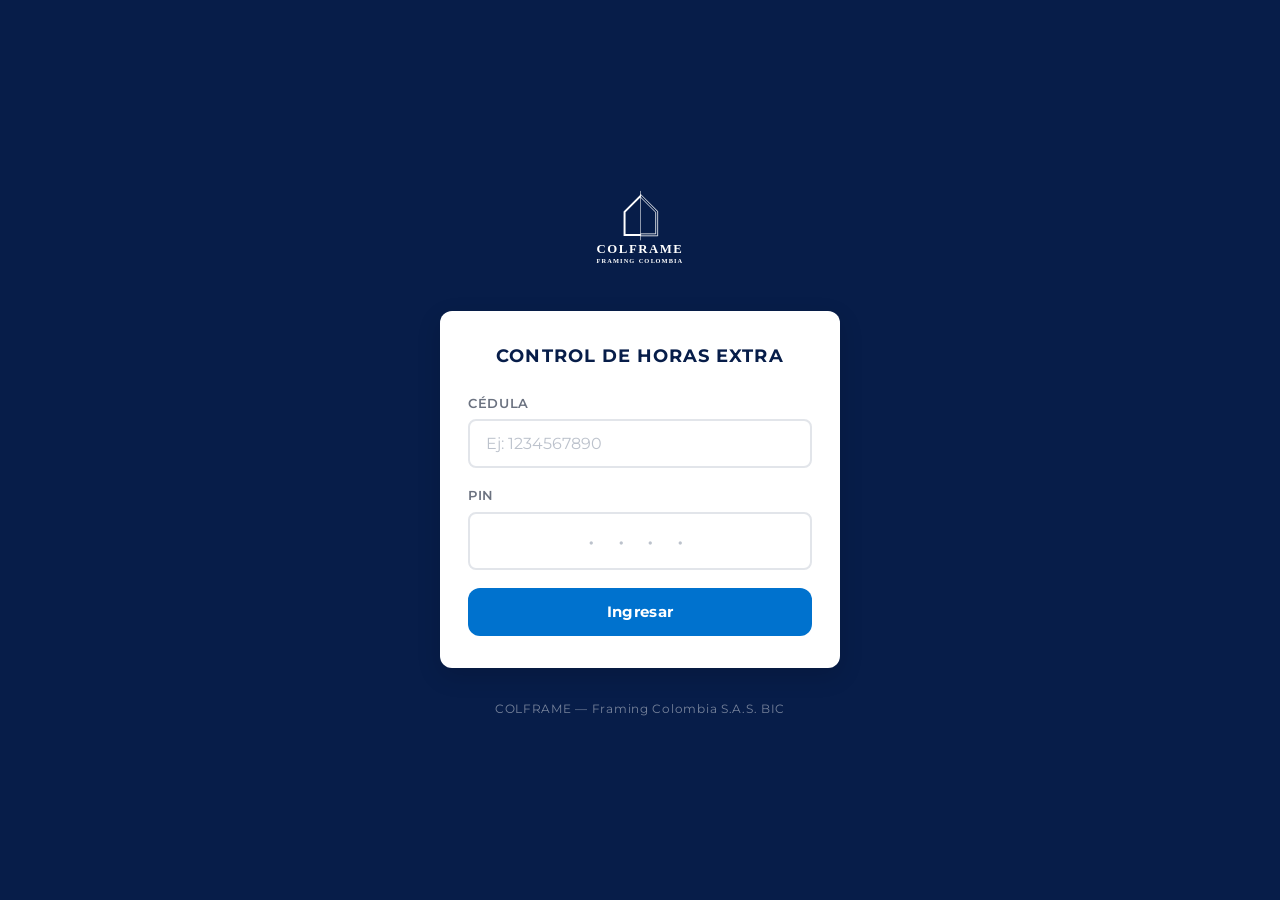
==== index.html @ ee124279 "Add files via upload" ====
<!DOCTYPE html>
<html lang="es">
<head>
  <meta charset="UTF-8">
  <meta name="viewport" content="width=device-width, initial-scale=1.0, user-scalable=no">
  <meta name="theme-color" content="#071D49">
  <meta name="apple-mobile-web-app-capable" content="yes">
  <meta name="apple-mobile-web-app-status-bar-style" content="black-translucent">
  <title>COLFRAME — Horas Extra</title>
  <link rel="manifest" href="manifest.json">
  <link rel="icon" href="assets/icon.svg" type="image/svg+xml">
  <link rel="preconnect" href="https://fonts.googleapis.com">
  <link rel="preconnect" href="https://fonts.gstatic.com" crossorigin>
  <link href="https://fonts.googleapis.com/css2?family=Montserrat:wght@400;600;700;800&display=swap" rel="stylesheet">
  <link rel="stylesheet" href="css/styles.css">
</head>
<body class="login-body">

  <div class="login-container">

    <div class="login-logo-wrap">
      <img src="assets/logo-vertical-blanco.svg"
           onerror="this.style.display='none'; document.getElementById('logoFallback').style.display='block'"
           alt="COLFRAME" class="login-logo">
      <div id="logoFallback" style="display:none; text-align:center;">
        <div style="font-size:2.2rem; font-weight:800; color:#fff; letter-spacing:0.04em;">
          <span style="color:#fff;">COL</span><span style="color:#0072CE;">FRAME</span>
        </div>
        <div style="font-size:0.75rem; color:rgba(255,255,255,0.6); letter-spacing:0.14em; margin-top:4px;">
          FRAMING COLOMBIA
        </div>
      </div>
    </div>

    <div class="login-card">
      <h1 class="login-title">Control de Horas Extra</h1>

      <form id="loginForm" class="login-form" novalidate>
        <div class="form-group">
          <label for="cedula">Cédula</label>
          <input
            type="number" id="cedula"
            placeholder="Ej: 1234567890"
            inputmode="numeric" autocomplete="off" required>
        </div>

        <div class="form-group">
          <label for="pin">PIN</label>
          <input
            type="password" id="pin"
            placeholder="• • • •"
            maxlength="6" inputmode="numeric"
            class="pin-input" autocomplete="current-password" required>
        </div>

        <div id="loginError" class="alert alert-error hidden" role="alert"></div>

        <button type="submit" id="loginBtn" class="btn btn-primary btn-full">
          <span class="btn-text">Ingresar</span>
          <span class="btn-loading hidden"><span class="spinner"></span>&nbsp;Verificando...</span>
        </button>
      </form>
    </div>

    <p class="login-footer">COLFRAME — Framing Colombia S.A.S. BIC</p>
  </div>

  <script src="js/config.js"></script>
  <script src="js/api.js"></script>
  <script>
    // Redirigir si ya hay sesión válida
    (function() {
      const s = getSession();
      if (s && s.token) {
        window.location.replace(s.esAdmin ? 'admin.html' : 'app.html');
      }
    })();

    // Reloj de clock en título opcional — dejamos simple

    const form    = document.getElementById('loginForm');
    const cedFld  = document.getElementById('cedula');
    const pinFld  = document.getElementById('pin');
    const errorEl = document.getElementById('loginError');
    const btn     = document.getElementById('loginBtn');
    const btnText = btn.querySelector('.btn-text');
    const btnLoad = btn.querySelector('.btn-loading');

    function setLoading(v) {
      btnText.classList.toggle('hidden', v);
      btnLoad.classList.toggle('hidden', !v);
      btn.disabled = v;
    }

    function showError(msg) {
      errorEl.textContent = msg;
      errorEl.classList.remove('hidden');
    }

    function hideError() {
      errorEl.classList.add('hidden');
    }

    form.addEventListener('submit', async (e) => {
      e.preventDefault();
      hideError();

      const cedula = cedFld.value.trim();
      const pin    = pinFld.value.trim();

      if (!cedula) { showError('Ingresa tu cédula'); cedFld.focus(); return; }
      if (!pin)    { showError('Ingresa tu PIN');    pinFld.focus(); return; }

      setLoading(true);
      try {
        const res = await apiLogin(cedula, pin);
        if (res.error) {
          showError(res.error);
          pinFld.value = '';
          pinFld.focus();
        } else {
          setSession(res);
          window.location.replace(res.esAdmin ? 'admin.html' : 'app.html');
        }
      } catch (err) {
        showError('Error de conexión. Verifica tu internet e intenta de nuevo.');
      } finally {
        setLoading(false);
      }
    });

    // Máximo 6 dígitos en PIN (4 para operarios, 6 para admins)
    pinFld.addEventListener('input', () => {
      if (pinFld.value.length > 6) pinFld.value = pinFld.value.slice(0, 6);
    });

    // Registrar Service Worker
    if ('serviceWorker' in navigator) {
      navigator.serviceWorker.register('./sw.js').catch(() => {});
    }
  </script>
</body>
</html>
---- css/styles.css ----
/* COLFRAME — Sistema de Horas Extra */

:root {
  --cf-blue:        #0072CE;
  --cf-blue-hover:  #005fa8;
  --cf-dark:        #071D49;
  --cf-dark-hover:  #0a2a6b;
  --cf-white:       #FFFFFF;
  --cf-black:       #111111;
  --cf-gray:        #F4F5F7;
  --cf-gray-mid:    #E2E5EA;
  --cf-gray-text:   #6B7280;
  --cf-success:     #10B981;
  --cf-error:       #EF4444;
  --cf-warning:     #F59E0B;
  --radius:         12px;
  --radius-sm:      8px;
  --shadow:         0 4px 12px rgba(0,0,0,0.08);
  --shadow-lg:      0 8px 24px rgba(0,0,0,0.14);
  --transition:     0.2s ease;
}

/* ── Reset ── */
*, *::before, *::after { box-sizing: border-box; margin: 0; padding: 0; }
html { font-size: 16px; -webkit-text-size-adjust: 100%; }

body {
  font-family: 'Montserrat', sans-serif;
  background: var(--cf-gray);
  color: var(--cf-black);
  min-height: 100vh;
  line-height: 1.5;
}

/* ── Typography ── */
h1 { font-size: 1.5rem; font-weight: 800; }
h2 { font-size: 1.2rem; font-weight: 700; }
h3 { font-size: 1rem;   font-weight: 600; }
p  { font-size: 0.9rem; }

/* ── Utility ── */
.hidden { display: none !important; }

/* ── Buttons ── */
.btn {
  display: inline-flex;
  align-items: center;
  justify-content: center;
  gap: 8px;
  padding: 14px 24px;
  border: none;
  border-radius: var(--radius);
  font-family: 'Montserrat', sans-serif;
  font-size: 0.95rem;
  font-weight: 700;
  cursor: pointer;
  transition: background var(--transition), transform var(--transition), opacity var(--transition);
  text-decoration: none;
  min-height: 48px;
  letter-spacing: 0.02em;
}

.btn:active { transform: scale(0.98); }
.btn:disabled { opacity: 0.55; cursor: not-allowed; transform: none; }

.btn-primary {
  background: var(--cf-blue);
  color: var(--cf-white);
}
.btn-primary:hover:not(:disabled) { background: var(--cf-blue-hover); }

.btn-dark {
  background: var(--cf-dark);
  color: var(--cf-white);
}
.btn-dark:hover:not(:disabled) { background: var(--cf-dark-hover); }

.btn-ghost {
  background: transparent;
  color: var(--cf-blue);
  border: 2px solid var(--cf-blue);
}
.btn-ghost:hover:not(:disabled) { background: rgba(0,114,206,0.06); }

.btn-danger {
  background: var(--cf-error);
  color: var(--cf-white);
}

.btn-full { width: 100%; }
.btn-sm   { padding: 8px 16px; font-size: 0.82rem; min-height: 36px; }

/* ── Icon button ── */
.btn-icon {
  background: none;
  border: none;
  cursor: pointer;
  padding: 8px;
  border-radius: 8px;
  display: flex;
  align-items: center;
  justify-content: center;
  color: var(--cf-white);
  transition: background var(--transition);
}
.btn-icon:hover { background: rgba(255,255,255,0.15); }

/* ── Forms ── */
.form-group { display: flex; flex-direction: column; gap: 6px; }
.form-group label { font-size: 0.82rem; font-weight: 600; color: var(--cf-gray-text); text-transform: uppercase; letter-spacing: 0.05em; }

input[type="text"],
input[type="number"],
input[type="password"],
input[type="date"],
select {
  width: 100%;
  padding: 13px 16px;
  border: 2px solid var(--cf-gray-mid);
  border-radius: var(--radius-sm);
  font-family: 'Montserrat', sans-serif;
  font-size: 1rem;
  color: var(--cf-black);
  background: var(--cf-white);
  transition: border-color var(--transition);
  outline: none;
  -webkit-appearance: none;
}

input:focus, select:focus { border-color: var(--cf-blue); }
input::placeholder { color: #BCC2CC; }

/* ── Cards ── */
.card {
  background: var(--cf-white);
  border-radius: var(--radius);
  padding: 24px;
  box-shadow: var(--shadow);
}

/* ── Alerts ── */
.alert {
  padding: 12px 16px;
  border-radius: var(--radius-sm);
  font-size: 0.88rem;
  font-weight: 600;
  line-height: 1.4;
}
.alert-error   { background: #FEE2E2; color: #B91C1C; border-left: 4px solid var(--cf-error); }
.alert-success { background: #D1FAE5; color: #065F46; border-left: 4px solid var(--cf-success); }
.alert-warning { background: #FEF3C7; color: #92400E; border-left: 4px solid var(--cf-warning); }
.alert-info    { background: #EFF6FF; color: #1E40AF; border-left: 4px solid var(--cf-blue); }

/* ── Tables ── */
.table-wrap { overflow-x: auto; }
table { width: 100%; border-collapse: collapse; font-size: 0.88rem; }
th {
  background: var(--cf-dark);
  color: var(--cf-white);
  padding: 10px 12px;
  text-align: left;
  font-weight: 700;
  font-size: 0.78rem;
  text-transform: uppercase;
  letter-spacing: 0.04em;
}
td { padding: 10px 12px; border-bottom: 1px solid var(--cf-gray-mid); }
tr:hover td { background: var(--cf-gray); }
tr:last-child td { border-bottom: none; }

/* ── Badges ── */
.badge {
  display: inline-block;
  padding: 3px 10px;
  border-radius: 20px;
  font-size: 0.75rem;
  font-weight: 700;
  text-transform: uppercase;
  letter-spacing: 0.04em;
}
.badge-entrada { background: #D1FAE5; color: #065F46; }
.badge-salida  { background: #FEE2E2; color: #B91C1C; }
.badge-active  { background: #D1FAE5; color: #065F46; }
.badge-inactive{ background: #F3F4F6; color: #6B7280; }

/* ── Header ── */
.app-header {
  background: var(--cf-dark);
  display: flex;
  align-items: center;
  justify-content: space-between;
  padding: 0 20px;
  height: 60px;
  position: sticky;
  top: 0;
  z-index: 100;
  box-shadow: 0 2px 8px rgba(0,0,0,0.2);
}
.header-logo { height: 32px; object-fit: contain; }

/* ── Tabs ── */
.tabs {
  display: flex;
  background: var(--cf-white);
  border-bottom: 2px solid var(--cf-gray-mid);
  overflow-x: auto;
}
.tab-btn {
  padding: 14px 20px;
  border: none;
  background: none;
  cursor: pointer;
  font-family: 'Montserrat', sans-serif;
  font-size: 0.88rem;
  font-weight: 600;
  color: var(--cf-gray-text);
  border-bottom: 3px solid transparent;
  margin-bottom: -2px;
  white-space: nowrap;
  transition: color var(--transition), border-color var(--transition);
}
.tab-btn:hover    { color: var(--cf-blue); }
.tab-btn.active   { color: var(--cf-blue); border-bottom-color: var(--cf-blue); }
.tab-panel        { display: none; }
.tab-panel.active { display: block; }

/* ── Modal ── */
.modal-overlay {
  position: fixed; inset: 0;
  background: rgba(7,29,73,0.6);
  display: flex;
  align-items: center;
  justify-content: center;
  padding: 20px;
  z-index: 200;
}
.modal {
  background: var(--cf-white);
  border-radius: var(--radius);
  padding: 28px;
  width: 100%;
  max-width: 480px;
  max-height: 90vh;
  overflow-y: auto;
  box-shadow: var(--shadow-lg);
}
.modal-header {
  display: flex;
  align-items: center;
  justify-content: space-between;
  margin-bottom: 20px;
}
.modal-actions {
  display: flex;
  gap: 10px;
  margin-top: 24px;
  justify-content: flex-end;
}

/* ── Spinner ── */
.spinner {
  width: 20px; height: 20px;
  border: 3px solid rgba(255,255,255,0.3);
  border-top-color: white;
  border-radius: 50%;
  animation: spin 0.7s linear infinite;
  display: inline-block;
}
@keyframes spin { to { transform: rotate(360deg); } }

/* ────────────────────────────────────────────────────────────
   LOGIN PAGE
   ──────────────────────────────────────────────────────────── */

.login-body {
  background: var(--cf-dark);
  display: flex;
  align-items: center;
  justify-content: center;
  min-height: 100vh;
  padding: 24px;
}

.login-container {
  width: 100%;
  max-width: 400px;
  display: flex;
  flex-direction: column;
  align-items: center;
  gap: 32px;
}

.login-logo-wrap { text-align: center; }
.login-logo      { height: 90px; object-fit: contain; }

.login-card {
  width: 100%;
  background: var(--cf-white);
  border-radius: var(--radius);
  padding: 32px 28px;
  box-shadow: var(--shadow-lg);
}

.login-title {
  font-size: 1.1rem;
  font-weight: 700;
  color: var(--cf-dark);
  text-align: center;
  margin-bottom: 24px;
  text-transform: uppercase;
  letter-spacing: 0.06em;
}

.login-form { display: flex; flex-direction: column; gap: 18px; }

.pin-input {
  font-size: 1.4rem !important;
  letter-spacing: 0.4em;
  text-align: center;
}

.login-footer {
  color: rgba(255,255,255,0.45);
  font-size: 0.75rem;
  text-align: center;
  letter-spacing: 0.06em;
}

/* ────────────────────────────────────────────────────────────
   OPERATOR PAGE (app.html)
   ──────────────────────────────────────────────────────────── */

.app-main {
  padding: 20px;
  max-width: 600px;
  margin: 0 auto;
  display: flex;
  flex-direction: column;
  gap: 20px;
}

.user-card {
  background: var(--cf-white);
  border-radius: var(--radius);
  padding: 18px 20px;
  display: flex;
  align-items: center;
  gap: 14px;
  box-shadow: var(--shadow);
}

.user-avatar {
  width: 48px; height: 48px;
  background: var(--cf-dark);
  border-radius: 50%;
  display: flex;
  align-items: center;
  justify-content: center;
  color: white;
  font-weight: 800;
  font-size: 1.2rem;
  flex-shrink: 0;
}

.user-name  { font-weight: 700; font-size: 1rem; color: var(--cf-dark); }
.user-cargo { font-size: 0.82rem; color: var(--cf-gray-text); }

/* Mark card */
.mark-card {
  background: var(--cf-white);
  border-radius: var(--radius);
  padding: 28px 24px;
  box-shadow: var(--shadow);
  text-align: center;
  display: flex;
  flex-direction: column;
  gap: 16px;
}

.mark-status-label {
  font-size: 0.78rem;
  font-weight: 700;
  text-transform: uppercase;
  letter-spacing: 0.08em;
  color: var(--cf-gray-text);
}

.mark-time {
  font-size: 3rem;
  font-weight: 800;
  color: var(--cf-dark);
  letter-spacing: -1px;
  line-height: 1;
}

.mark-date {
  font-size: 0.88rem;
  color: var(--cf-gray-text);
  font-weight: 600;
}

.btn-mark {
  font-size: 1.1rem;
  padding: 18px 24px;
  border-radius: 14px;
  margin-top: 8px;
}

.btn-salida {
  background: var(--cf-dark);
  color: var(--cf-white);
}
.btn-salida:hover:not(:disabled) { background: var(--cf-dark-hover); }

.geo-status {
  font-size: 0.82rem;
  color: var(--cf-gray-text);
  font-weight: 600;
  min-height: 20px;
}

.last-mark {
  font-size: 0.82rem;
  color: var(--cf-gray-text);
  padding: 10px;
  background: var(--cf-gray);
  border-radius: var(--radius-sm);
}

/* History */
.section-title {
  font-size: 0.82rem;
  font-weight: 700;
  text-transform: uppercase;
  letter-spacing: 0.06em;
  color: var(--cf-gray-text);
  margin-bottom: 4px;
}

.history-card {
  background: var(--cf-white);
  border-radius: var(--radius);
  box-shadow: var(--shadow);
  overflow: hidden;
}

.history-item {
  display: flex;
  align-items: center;
  gap: 14px;
  padding: 14px 20px;
  border-bottom: 1px solid var(--cf-gray-mid);
}
.history-item:last-child { border-bottom: none; }

.history-icon {
  width: 36px; height: 36px;
  border-radius: 50%;
  display: flex;
  align-items: center;
  justify-content: center;
  flex-shrink: 0;
  font-size: 16px;
}
.history-icon.entrada { background: #D1FAE5; }
.history-icon.salida  { background: #FEE2E2; }

.history-info { flex: 1; }
.history-tipo { font-weight: 700; font-size: 0.88rem; }
.history-fecha{ font-size: 0.78rem; color: var(--cf-gray-text); }
.history-hora { font-weight: 700; font-size: 0.95rem; color: var(--cf-dark); margin-left: auto; }

/* ────────────────────────────────────────────────────────────
   ADMIN PAGE
   ──────────────────────────────────────────────────────────── */

.admin-main  { max-width: 900px; margin: 0 auto; }
.admin-panel { padding: 20px; }

.filter-bar {
  background: var(--cf-white);
  border-radius: var(--radius);
  padding: 16px 20px;
  display: flex;
  flex-wrap: wrap;
  gap: 12px;
  align-items: flex-end;
  box-shadow: var(--shadow);
  margin-bottom: 16px;
}

.filter-group { display: flex; flex-direction: column; gap: 4px; }
.filter-group label { font-size: 0.75rem; font-weight: 700; color: var(--cf-gray-text); text-transform: uppercase; letter-spacing: 0.04em; }
.filter-group input, .filter-group select { min-width: 140px; }

.summary-cards {
  display: grid;
  grid-template-columns: repeat(auto-fit, minmax(160px, 1fr));
  gap: 12px;
  margin-bottom: 16px;
}

.summary-card {
  background: var(--cf-white);
  border-radius: var(--radius);
  padding: 16px 18px;
  box-shadow: var(--shadow);
  border-left: 4px solid var(--cf-blue);
}
.summary-card .label { font-size: 0.75rem; font-weight: 700; color: var(--cf-gray-text); text-transform: uppercase; letter-spacing: 0.04em; }
.summary-card .value { font-size: 1.8rem; font-weight: 800; color: var(--cf-dark); line-height: 1.2; }

.table-card {
  background: var(--cf-white);
  border-radius: var(--radius);
  box-shadow: var(--shadow);
  overflow: hidden;
}

.table-header {
  display: flex;
  align-items: center;
  justify-content: space-between;
  padding: 16px 20px;
  border-bottom: 1px solid var(--cf-gray-mid);
}

.empty-state {
  text-align: center;
  padding: 48px 24px;
  color: var(--cf-gray-text);
}
.empty-state p { font-weight: 600; font-size: 0.9rem; }

/* ── Toast animation ── */
@keyframes slideIn { from { transform: translateX(20px); opacity: 0; } to { transform: translateX(0); opacity: 1; } }

/* ── Responsive ── */
@media (max-width: 480px) {
  .login-card { padding: 24px 20px; }
  .mark-time  { font-size: 2.4rem; }
  .filter-bar { flex-direction: column; }
  .filter-group input, .filter-group select { min-width: 100%; }
  .admin-panel { padding: 12px; }
  th, td { padding: 8px 10px; }
}
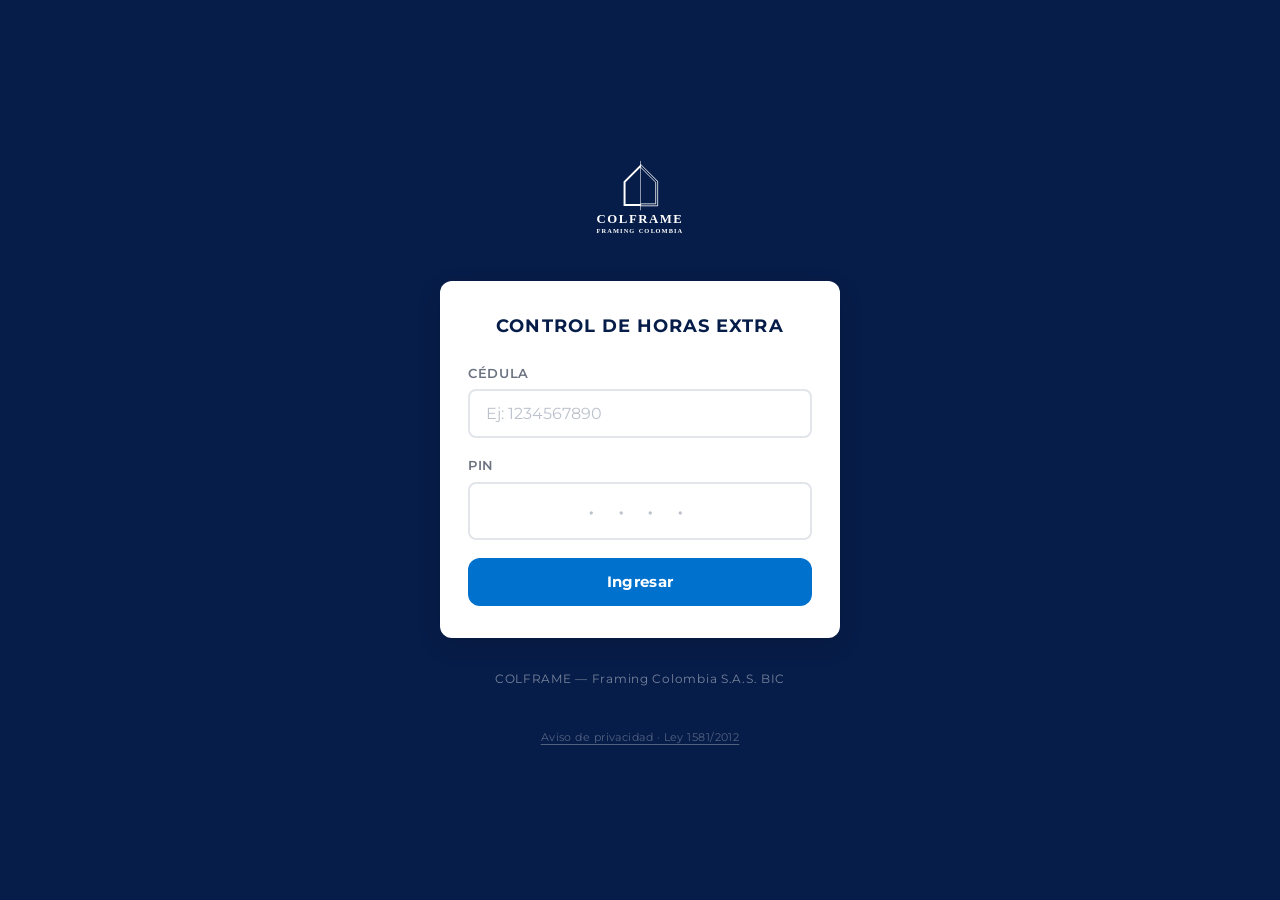
==== commit 08f3ad1b: "cambios legales" ====
--- a/index.html
+++ b/index.html
@@ -63,6 +63,48 @@
     </div>
 
     <p class="login-footer">COLFRAME — Framing Colombia S.A.S. BIC</p>
+    <button class="login-privacy-link" id="btnPrivacidad" type="button">Aviso de privacidad · Ley 1581/2012</button>
+  </div>
+
+  <!-- ── Modal: Aviso de Privacidad ── -->
+  <div id="modalPrivacidad" class="modal-overlay hidden" role="dialog" aria-modal="true" aria-labelledby="privTitle">
+    <div class="modal" style="max-width:480px;">
+      <div class="modal-header">
+        <h2 id="privTitle">Aviso de Privacidad</h2>
+        <button id="btnCerrarPriv" class="btn-icon" style="color:var(--cf-gray-text);" aria-label="Cerrar">
+          <svg width="20" height="20" viewBox="0 0 24 24" fill="none" stroke="currentColor" stroke-width="2.5">
+            <line x1="18" y1="6" x2="6" y2="18"/><line x1="6" y1="6" x2="18" y2="18"/>
+          </svg>
+        </button>
+      </div>
+      <div style="font-size:0.875rem;line-height:1.65;color:var(--cf-text);overflow-y:auto;max-height:58vh;padding-right:4px;">
+
+        <p><strong>Responsable del tratamiento</strong><br>
+        Framing Colombia S.A.S. BIC (COLFRAME), domiciliada en Medellín, Antioquia, Colombia.</p>
+
+        <p><strong>Finalidad</strong><br>
+        Sus datos se usan exclusivamente para el registro y control de asistencia y horas extra del personal, en cumplimiento de las obligaciones del contrato de trabajo y la normativa laboral colombiana.</p>
+
+        <p><strong>Datos que se recopilan</strong><br>
+        Número de cédula, nombre, cargo, horario laboral y ubicación GPS al momento de cada marcación de entrada o salida.</p>
+
+        <p><strong>Base legal</strong><br>
+        Ejecución del contrato de trabajo (Art. 6, Ley 1581/2012). La ubicación GPS se solicita con su consentimiento explícito vía el navegador y únicamente en el momento del registro.</p>
+
+        <p><strong>Almacenamiento y acceso</strong><br>
+        Los datos se guardan en Google Sheets (Google LLC) bajo sus políticas de seguridad. Solo el personal autorizado de COLFRAME tiene acceso. No se comparten con terceros.</p>
+
+        <p><strong>Vigencia</strong><br>
+        Durante la relación laboral y por el tiempo que exijan las normas de retención documental laboral colombianas.</p>
+
+        <p><strong>Sus derechos — Ley 1581 de 2012</strong><br>
+        Usted puede conocer, actualizar, rectificar o solicitar la supresión de sus datos, y revocar su autorización en cualquier momento. Para ejercer estos derechos, contacte al área de Recursos Humanos de COLFRAME.</p>
+
+      </div>
+      <div class="modal-actions" style="justify-content:flex-end;margin-top:20px;">
+        <button class="btn btn-primary" id="btnAceptarPriv">Entendido</button>
+      </div>
+    </div>
   </div>
 
   <script src="js/config.js"></script>
@@ -138,6 +180,15 @@
     if ('serviceWorker' in navigator) {
       navigator.serviceWorker.register('./sw.js').catch(() => {});
     }
+
+    // ── Modal de privacidad ──
+    const modalPriv = document.getElementById('modalPrivacidad');
+    function abrirPrivacidad()  { modalPriv.classList.remove('hidden'); }
+    function cerrarPrivacidad() { modalPriv.classList.add('hidden'); }
+    document.getElementById('btnPrivacidad').addEventListener('click', abrirPrivacidad);
+    document.getElementById('btnCerrarPriv').addEventListener('click', cerrarPrivacidad);
+    document.getElementById('btnAceptarPriv').addEventListener('click', cerrarPrivacidad);
+    modalPriv.addEventListener('click', e => { if (e.target === modalPriv) cerrarPrivacidad(); });
   </script>
 </body>
 </html>
--- a/css/styles.css
+++ b/css/styles.css
@@ -326,6 +326,22 @@
   letter-spacing: 0.06em;
 }
 
+.login-privacy-link {
+  background: none;
+  border: none;
+  color: rgba(255,255,255,0.3);
+  font-family: inherit;
+  font-size: 0.7rem;
+  letter-spacing: 0.04em;
+  cursor: pointer;
+  padding: 4px 0;
+  margin-top: 6px;
+  text-decoration: underline;
+  text-underline-offset: 3px;
+  transition: color var(--transition);
+}
+.login-privacy-link:hover { color: rgba(255,255,255,0.65); }
+
 /* ────────────────────────────────────────────────────────────
    OPERATOR PAGE (app.html)
    ──────────────────────────────────────────────────────────── */
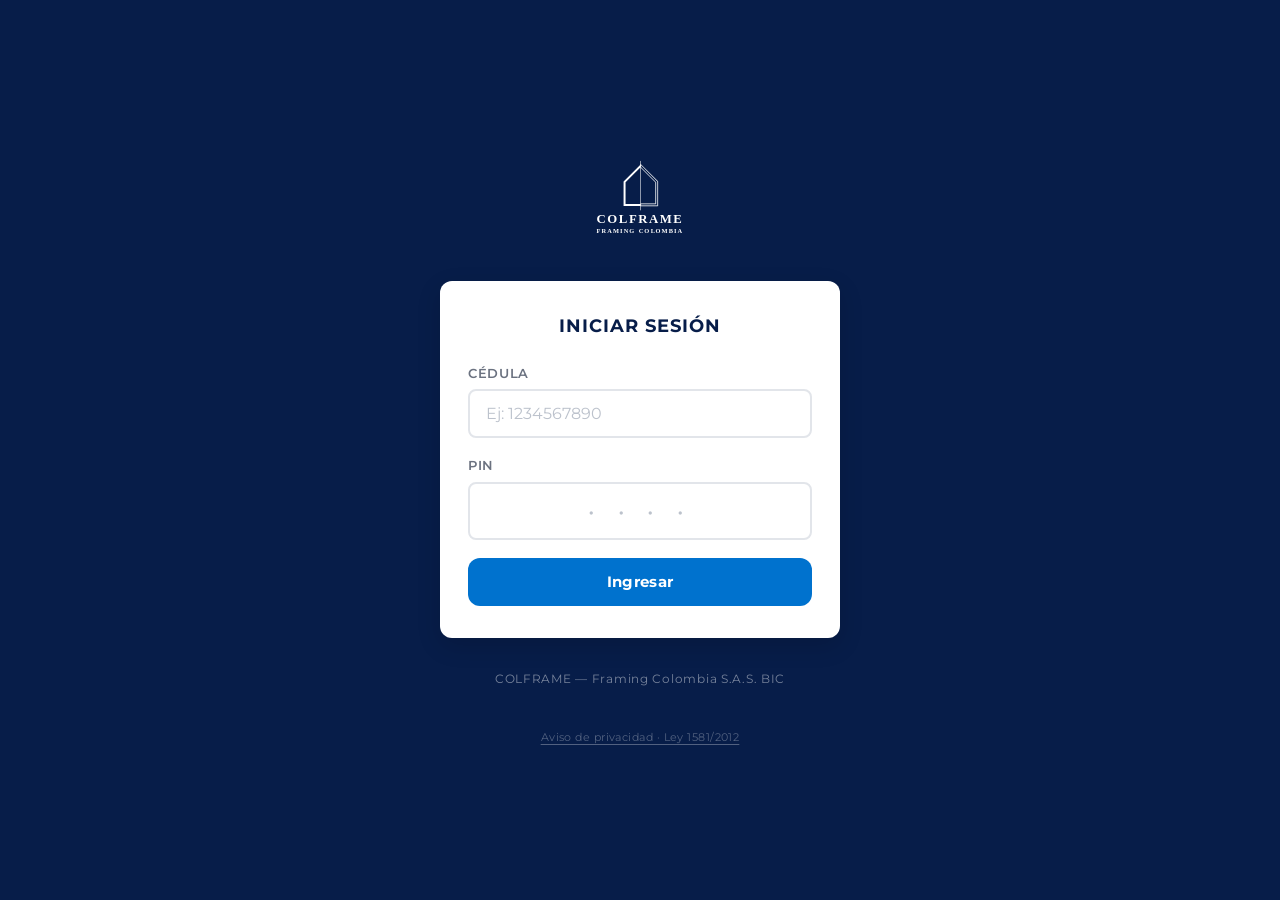
==== commit 328dae11: "Add files via upload" ====
--- a/index.html
+++ b/index.html
@@ -6,7 +6,18 @@
   <meta name="theme-color" content="#071D49">
   <meta name="apple-mobile-web-app-capable" content="yes">
   <meta name="apple-mobile-web-app-status-bar-style" content="black-translucent">
-  <title>COLFRAME — Horas Extra</title>
+  <!-- El rótulo del ícono en iOS. Sin esto, "Agregar a inicio" usa el <title> de
+       la página, que desde que dice "Iniciar sesión" habría dejado el ícono
+       rotulado "COLFRAME — Iniciar sesión" en el celular. iOS no lee
+       `short_name` del manifest de forma confiable, así que se pone explícito
+       aquí y en `app.html`, las dos páginas instalables. -->
+  <meta name="apple-mobile-web-app-title" content="COLFRAME">
+  <!-- "Iniciar sesión" y no "Horas Extra": esta pantalla es la puerta de TODO
+       el sistema —asistencia, producción, cotizaciones, programación,
+       remisiones y facturación— y nombrarla por uno solo de sus módulos dejó de
+       ser cierto hace rato. Las demás páginas sí se llaman por lo suyo
+       (`app.html` sigue siendo "Horas Extra", porque eso es literalmente). -->
+  <title>COLFRAME — Iniciar sesión</title>
   <link rel="manifest" href="manifest.json">
   <link rel="icon" href="assets/icon.svg" type="image/svg+xml">
   <link rel="preconnect" href="https://fonts.googleapis.com">
@@ -33,7 +44,7 @@
     </div>
 
     <div class="login-card">
-      <h1 class="login-title">Control de Horas Extra</h1>
+      <h1 class="login-title">Iniciar sesión</h1>
 
       <form id="loginForm" class="login-form" novalidate>
         <div class="form-group">
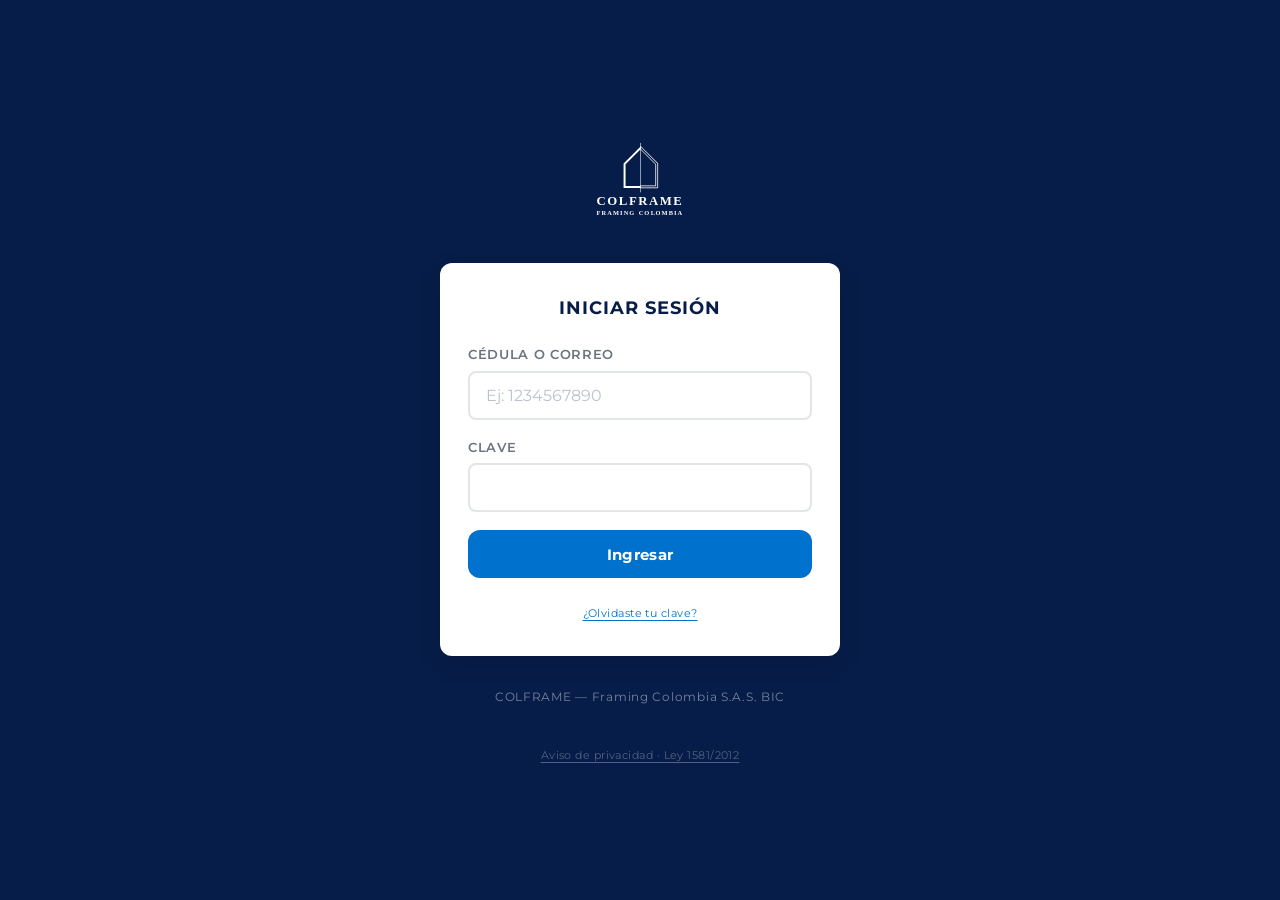
==== commit eb3e70e8: "Add files via upload" ====
--- a/index.html
+++ b/index.html
@@ -43,34 +43,94 @@
       </div>
     </div>
 
+    <!-- Cuatro vistas en la misma tarjeta (PLAN_ACCESO pasos 2 y 3): entrar, poner la
+         clave propia (con el PIN viejo o una clave temporal), pedir un código por
+         correo, y restablecer con el código. Una sola visible a la vez. -->
     <div class="login-card">
-      <h1 class="login-title">Iniciar sesión</h1>
-
-      <form id="loginForm" class="login-form" novalidate>
-        <div class="form-group">
-          <label for="cedula">Cédula</label>
-          <input
-            type="number" id="cedula"
-            placeholder="Ej: 1234567890"
-            inputmode="numeric" autocomplete="off" required>
-        </div>
-
-        <div class="form-group">
-          <label for="pin">PIN</label>
-          <input
-            type="password" id="pin"
-            placeholder="• • • •"
-            maxlength="6" inputmode="numeric"
-            class="pin-input" autocomplete="current-password" required>
-        </div>
-
-        <div id="loginError" class="alert alert-error hidden" role="alert"></div>
-
-        <button type="submit" id="loginBtn" class="btn btn-primary btn-full">
-          <span class="btn-text">Ingresar</span>
-          <span class="btn-loading hidden"><span class="spinner"></span>&nbsp;Verificando...</span>
-        </button>
-      </form>
+
+      <!-- 1. Entrar -->
+      <div id="vistaLogin">
+        <h1 class="login-title">Iniciar sesión</h1>
+        <form id="loginForm" class="login-form" novalidate>
+          <div class="form-group">
+            <!-- texto, no número (R2-24): acepta cédula o correo, y el navegador
+                 no le quita los ceros ni le pone flechas. -->
+            <label for="usuario">Cédula o correo</label>
+            <input type="text" id="usuario" placeholder="Ej: 1234567890"
+                   autocomplete="username" autocapitalize="off" spellcheck="false" required>
+          </div>
+          <div class="form-group">
+            <label for="clave">Clave</label>
+            <input type="password" id="clave" autocomplete="current-password" required>
+          </div>
+          <div id="loginError" class="alert alert-error hidden" role="alert"></div>
+          <button type="submit" id="loginBtn" class="btn btn-primary btn-full">
+            <span class="btn-text">Ingresar</span>
+            <span class="btn-loading hidden"><span class="spinner"></span>&nbsp;Verificando...</span>
+          </button>
+          <button type="button" id="irOlvide" class="login-privacy-link" style="color:var(--cf-blue);">¿Olvidaste tu clave?</button>
+        </form>
+      </div>
+
+      <!-- 2. Poner la clave propia: tras entrar con el PIN viejo o con una clave temporal -->
+      <div id="vistaCrear" class="hidden">
+        <h1 class="login-title">Crea tu clave</h1>
+        <p id="crearIntro" style="font-size:0.85rem;color:var(--cf-gray-text);margin:0 0 12px;"></p>
+        <form id="crearForm" class="login-form" novalidate>
+          <div class="form-group">
+            <label for="crearNueva">Clave nueva</label>
+            <input type="password" id="crearNueva" autocomplete="new-password" required>
+          </div>
+          <div class="form-group">
+            <label for="crearConfirma">Repítela</label>
+            <input type="password" id="crearConfirma" autocomplete="new-password" required>
+          </div>
+          <p style="font-size:0.78rem;color:var(--cf-gray-text);margin:0;">Mínimo 8 caracteres, con letras y números. No uses tu cédula.</p>
+          <div id="crearError" class="alert alert-error hidden" role="alert"></div>
+          <button type="submit" id="crearBtn" class="btn btn-primary btn-full">Guardar y entrar</button>
+        </form>
+      </div>
+
+      <!-- 3. Pedir el código -->
+      <div id="vistaOlvide" class="hidden">
+        <h1 class="login-title">Recuperar la clave</h1>
+        <p style="font-size:0.85rem;color:var(--cf-gray-text);margin:0 0 12px;">Te enviamos un código de 6 dígitos al correo de tu cuenta.
+          Si no tienes correo registrado, pídele a Recursos Humanos una clave temporal.</p>
+        <form id="olvideForm" class="login-form" novalidate>
+          <div class="form-group">
+            <label for="olvideUsuario">Cédula o correo</label>
+            <input type="text" id="olvideUsuario" autocomplete="username" autocapitalize="off" spellcheck="false" required>
+          </div>
+          <div id="olvideError" class="alert alert-error hidden" role="alert"></div>
+          <button type="submit" id="olvideBtn" class="btn btn-primary btn-full">Enviar código</button>
+          <button type="button" class="login-privacy-link volverLogin" style="color:var(--cf-blue);">Volver a iniciar sesión</button>
+        </form>
+      </div>
+
+      <!-- 4. Restablecer con el código -->
+      <div id="vistaRestablecer" class="hidden">
+        <h1 class="login-title">Nueva clave</h1>
+        <p id="restIntro" style="font-size:0.85rem;color:var(--cf-gray-text);margin:0 0 12px;"></p>
+        <form id="restForm" class="login-form" novalidate>
+          <div class="form-group">
+            <label for="restCodigo">Código del correo</label>
+            <input type="text" id="restCodigo" inputmode="numeric" maxlength="6" autocomplete="one-time-code" required>
+          </div>
+          <div class="form-group">
+            <label for="restNueva">Clave nueva</label>
+            <input type="password" id="restNueva" autocomplete="new-password" required>
+          </div>
+          <div class="form-group">
+            <label for="restConfirma">Repítela</label>
+            <input type="password" id="restConfirma" autocomplete="new-password" required>
+          </div>
+          <div id="restError" class="alert alert-error hidden" role="alert"></div>
+          <button type="submit" id="restBtn" class="btn btn-primary btn-full">Guardar clave</button>
+          <button type="button" class="login-privacy-link volverLogin" style="color:var(--cf-blue);">Volver a iniciar sesión</button>
+        </form>
+      </div>
+
+      <div id="loginInfo" class="alert hidden" role="status" style="margin-top:12px;background:#ECFDF5;color:#065F46;border:1px solid #A7F3D0;"></div>
     </div>
 
     <p class="login-footer">COLFRAME — Framing Colombia S.A.S. BIC</p>
@@ -97,7 +157,9 @@
         Sus datos se usan exclusivamente para el registro y control de asistencia y horas extra del personal, en cumplimiento de las obligaciones del contrato de trabajo y la normativa laboral colombiana.</p>
 
         <p><strong>Datos que se recopilan</strong><br>
-        Número de cédula, nombre, cargo, horario laboral y ubicación GPS al momento de cada marcación de entrada o salida.</p>
+        Número de cédula, nombre, cargo, horario laboral y ubicación GPS al momento de cada marcación de entrada o salida.
+        Si se registra, el correo electrónico, que se usa solo para enviarle el código con el que recupera su clave
+        (y, para el personal directivo que lo elija, el reporte diario).</p>
 
         <p><strong>Base legal</strong><br>
         Ejecución del contrato de trabajo (Art. 6, Ley 1581/2012). La ubicación GPS se solicita con su consentimiento explícito vía el navegador y únicamente en el momento del registro.</p>
@@ -125,66 +187,141 @@
     (function() {
       const s = getSession();
       if (s && s.token) {
-        window.location.replace(s.esAdmin ? 'admin.html' : 'app.html');
+        window.location.replace(paginaInicio(s));
       }
     })();
 
     // Reloj de clock en título opcional — dejamos simple
 
-    const form    = document.getElementById('loginForm');
-    const cedFld  = document.getElementById('cedula');
-    const pinFld  = document.getElementById('pin');
-    const errorEl = document.getElementById('loginError');
-    const btn     = document.getElementById('loginBtn');
-    const btnText = btn.querySelector('.btn-text');
-    const btnLoad = btn.querySelector('.btn-loading');
-
+    const $ = (id) => document.getElementById(id);
+    const VISTAS = ['vistaLogin', 'vistaCrear', 'vistaOlvide', 'vistaRestablecer'];
+    function mostrar(vista) {
+      VISTAS.forEach((v) => $(v).classList.toggle('hidden', v !== vista));
+      ['loginError', 'crearError', 'olvideError', 'restError'].forEach((id) => $(id).classList.add('hidden'));
+    }
+    function error(id, msg) { $(id).textContent = msg; $(id).classList.remove('hidden'); }
+    function info(msg) { $('loginInfo').textContent = msg; $('loginInfo').classList.toggle('hidden', !msg); }
+
+    /** El texto de un error de la API. `apiCall` LANZA con cada `{ error }` del
+     *  backend; antes este catch decía "Error de conexión" también para un PIN
+     *  equivocado, porque solo se pensó en la red. Ahora solo la red lo dice. */
+    function textoError(err) {
+      if (err && err.name === 'ApiError' && err.tipo !== 'red') return err.message;
+      return 'Error de conexión. Verifica tu internet e intenta de nuevo.';
+    }
+
+    // Lo que hace falta para la vista "Crea tu clave": el token RESTRINGIDO que
+    // dio el login y la clave con que se entró (el backend la vuelve a pedir: un
+    // token solo no alcanza para cambiarla). Solo en memoria, nunca guardado.
+    let pendiente = null;
+
+    // ── 1. Entrar ──
+    const btn = $('loginBtn');
     function setLoading(v) {
-      btnText.classList.toggle('hidden', v);
-      btnLoad.classList.toggle('hidden', !v);
+      btn.querySelector('.btn-text').classList.toggle('hidden', v);
+      btn.querySelector('.btn-loading').classList.toggle('hidden', !v);
       btn.disabled = v;
     }
-
-    function showError(msg) {
-      errorEl.textContent = msg;
-      errorEl.classList.remove('hidden');
-    }
-
-    function hideError() {
-      errorEl.classList.add('hidden');
-    }
-
-    form.addEventListener('submit', async (e) => {
+    $('loginForm').addEventListener('submit', async (e) => {
       e.preventDefault();
-      hideError();
-
-      const cedula = cedFld.value.trim();
-      const pin    = pinFld.value.trim();
-
-      if (!cedula) { showError('Ingresa tu cédula'); cedFld.focus(); return; }
-      if (!pin)    { showError('Ingresa tu PIN');    pinFld.focus(); return; }
-
+      mostrar('vistaLogin'); info('');
+      const usuario = $('usuario').value.trim();
+      const clave   = $('clave').value;
+      if (!usuario) { error('loginError', 'Escribe tu cédula o tu correo.'); $('usuario').focus(); return; }
+      if (!clave)   { error('loginError', 'Escribe tu clave.'); $('clave').focus(); return; }
       setLoading(true);
       try {
-        const res = await apiLogin(cedula, pin);
-        if (res.error) {
-          showError(res.error);
-          pinFld.value = '';
-          pinFld.focus();
-        } else {
-          setSession(res);
-          window.location.replace(res.esAdmin ? 'admin.html' : 'app.html');
+        const res = await apiLogin(usuario, clave);
+        if (res.debeCambiarClave) {
+          pendiente = { token: res.token, clave: clave };
+          $('crearIntro').textContent = res.desdePin
+            ? 'Hola ' + (res.nombre || '') + '. El PIN se reemplaza por una clave con letras y números: créala ahora. ' +
+              'Desde hoy entras con ella, y el PIN deja de servir.'
+            : 'Hola ' + (res.nombre || '') + '. Entraste con una clave temporal: pon la tuya para seguir.';
+          mostrar('vistaCrear');
+          $('crearNueva').focus();
+          return;
         }
+        setSession(res);
+        window.location.replace(paginaInicio(res));
       } catch (err) {
-        showError('Error de conexión. Verifica tu internet e intenta de nuevo.');
+        error('loginError', textoError(err));
+        $('clave').value = '';
+        $('clave').focus();
       } finally {
         setLoading(false);
       }
     });
 
-    // Máximo 6 dígitos en PIN (4 para operarios, 6 para admins)
-    pinFld.addEventListener('input', () => {
-      if (pinFld.value.length > 6) pinFld.value = pinFld.value.slice(0, 6);
+    // ── 2. Crear la clave propia ──
+    $('crearForm').addEventListener('submit', async (e) => {
+      e.preventDefault();
+      const nueva = $('crearNueva').value;
+      const mal = validarClaveLocal(nueva, $('crearConfirma').value);
+      if (mal) { error('crearError', mal); return; }
+      if (!pendiente) { mostrar('vistaLogin'); return; }
+      $('crearBtn').disabled = true;
+      try {
+        const res = await apiCambiarClave(pendiente.token, pendiente.clave, nueva);
+        pendiente = null;
+        setSession(res);
+        window.location.replace(paginaInicio(res));
+      } catch (err) {
+        // La sesión restringida venció (12 h): se vuelve a entrar.
+        if (err && err.tipo === 'auth') { pendiente = null; mostrar('vistaLogin'); info('Vuelve a entrar para crear tu clave.'); return; }
+        error('crearError', textoError(err));
+      } finally {
+        $('crearBtn').disabled = false;
+      }
+    });
+
+    // ── 3. Pedir el código ──
+    $('irOlvide').addEventListener('click', () => {
+      $('olvideUsuario').value = $('usuario').value.trim();
+      info(''); mostrar('vistaOlvide'); $('olvideUsuario').focus();
+    });
+    document.querySelectorAll('.volverLogin').forEach((b) => b.addEventListener('click', () => { info(''); mostrar('vistaLogin'); }));
+    $('olvideForm').addEventListener('submit', async (e) => {
+      e.preventDefault();
+      const usuario = $('olvideUsuario').value.trim();
+      if (!usuario) { error('olvideError', 'Escribe tu cédula o tu correo.'); return; }
+      $('olvideBtn').disabled = true;
+      try {
+        const res = await apiClaveOlvide(usuario);
+        // La respuesta es la misma exista o no la cuenta: se pasa a la vista del
+        // código siempre, con el mensaje del backend.
+        $('restIntro').textContent = res.mensaje || '';
+        $('restForm').dataset.usuario = usuario;
+        mostrar('vistaRestablecer');
+        $('restCodigo').focus();
+      } catch (err) {
+        error('olvideError', textoError(err));
+      } finally {
+        $('olvideBtn').disabled = false;
+      }
+    });
+
+    // ── 4. Restablecer ──
+    $('restForm').addEventListener('submit', async (e) => {
+      e.preventDefault();
+      const codigo = $('restCodigo').value.trim();
+      if (!/^\d{6}$/.test(codigo)) { error('restError', 'El código tiene 6 dígitos.'); return; }
+      const nueva = $('restNueva').value;
+      const mal = validarClaveLocal(nueva, $('restConfirma').value);
+      if (mal) { error('restError', mal); return; }
+      $('restBtn').disabled = true;
+      try {
+        await apiClaveRestablecer($('restForm').dataset.usuario || '', codigo, nueva);
+        ['restCodigo', 'restNueva', 'restConfirma', 'clave'].forEach((id) => { $(id).value = ''; });
+        $('usuario').value = $('restForm').dataset.usuario || '';
+        mostrar('vistaLogin');
+        info('Listo: tu clave quedó cambiada. Entra con ella.');
+        $('clave').focus();
+      } catch (err) {
+        error('restError', textoError(err));
+      } finally {
+        $('restBtn').disabled = false;
+      }
     });
 
     // Registrar Service Worker
--- a/css/styles.css
+++ b/css/styles.css
@@ -113,6 +113,7 @@
 input[type="number"],
 input[type="password"],
 input[type="date"],
+input[type="email"],
 select {
   width: 100%;
   padding: 13px 16px;
